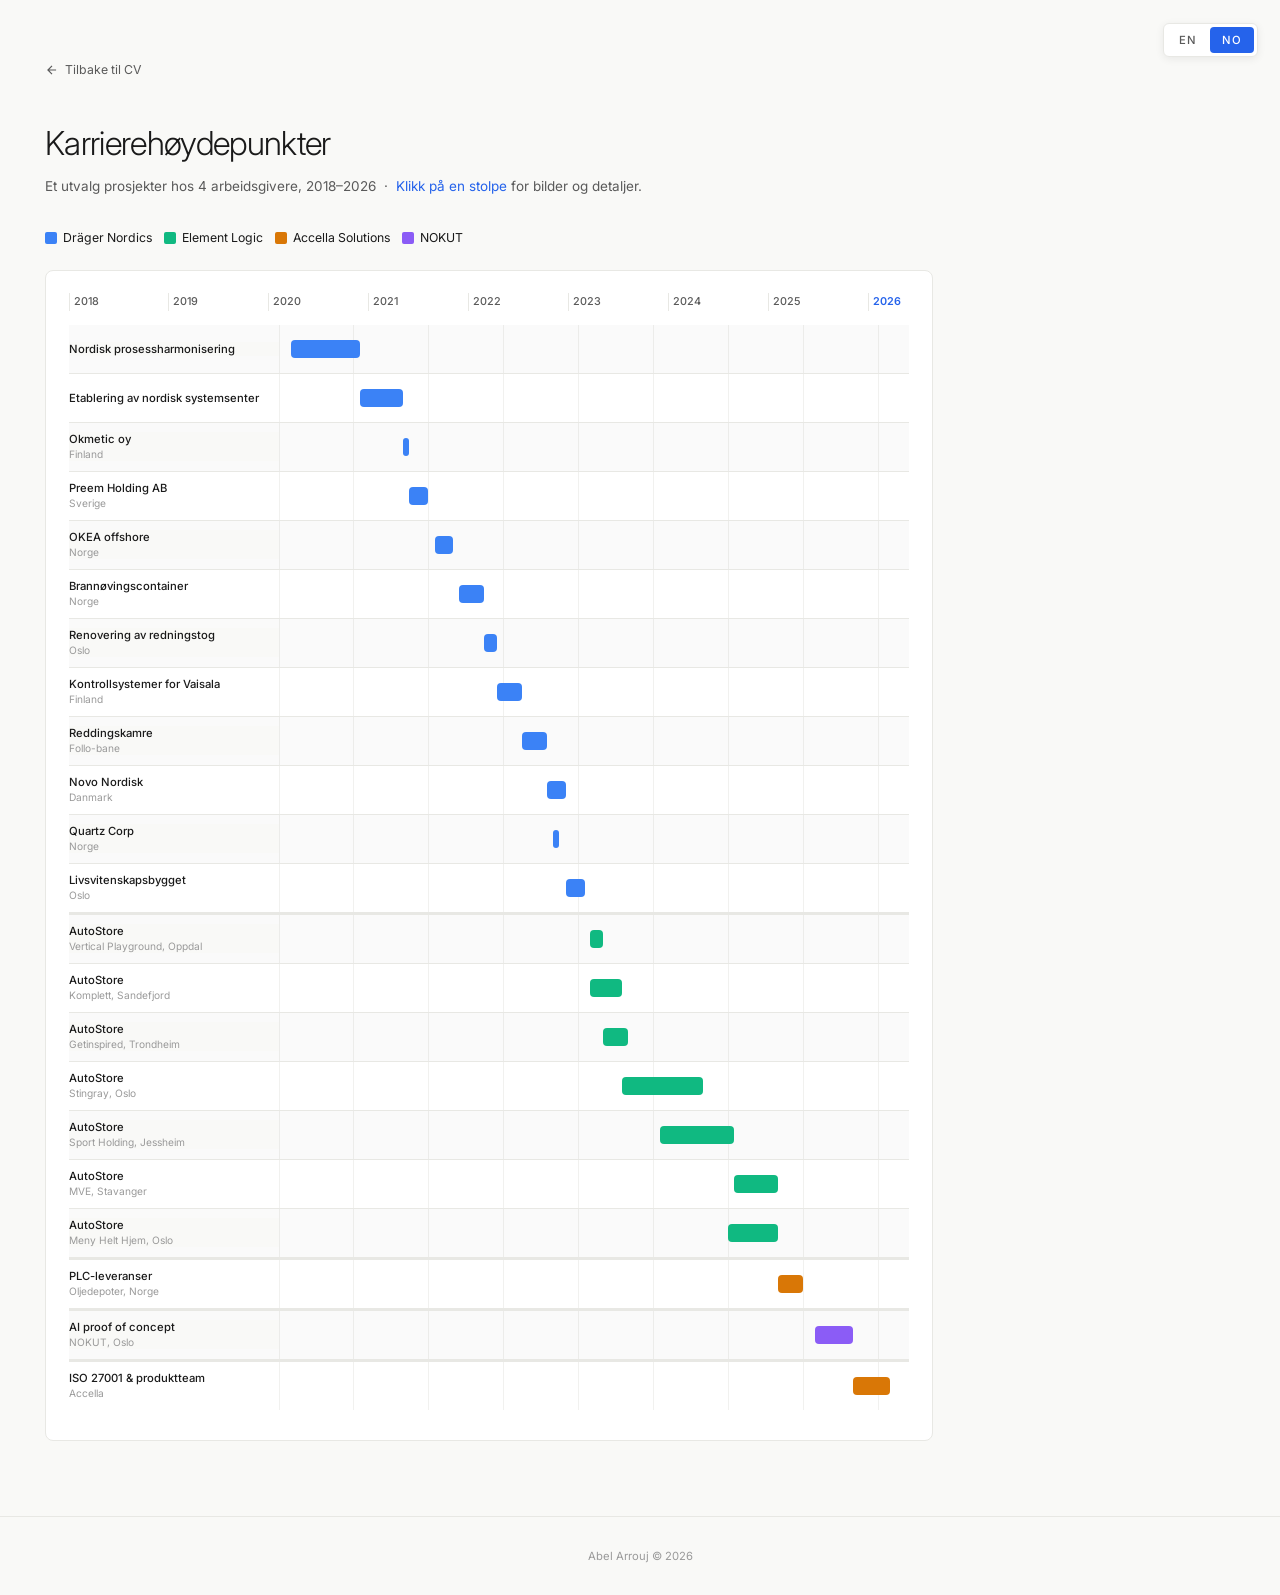
==== career-highlights-no.html @ 9c44a349 "Initial commit — Abel Arrouj CV website Static CV site with EN/NO versions, career highlights Gantt " ====
<!DOCTYPE html>
<html lang="no">
<head>
  <meta charset="UTF-8" />
  <meta name="viewport" content="width=device-width, initial-scale=1.0" />
  <title>Karrierehøydepunkter — Abel Arrouj</title>
  <link rel="preconnect" href="https://fonts.googleapis.com" />
  <link rel="preconnect" href="https://fonts.gstatic.com" crossorigin />
  <link href="https://fonts.googleapis.com/css2?family=Inter:wght@300;400;500;600&display=swap" rel="stylesheet" />
  <link rel="stylesheet" href="style.css" />
  <style>
    .gantt-page {
      max-width: 100%;
      margin: 0 auto;
      padding: 4rem 3rem 3rem;
    }
    .back-link {
      display: inline-flex;
      align-items: center;
      gap: 0.4rem;
      font-size: 0.82rem;
      color: var(--text-secondary);
      text-decoration: none;
      margin-bottom: 2.5rem;
      transition: color 0.2s;
    }
    .back-link:hover { color: var(--accent); }
    .page-title {
      font-size: 2.2rem;
      font-weight: 300;
      letter-spacing: -0.02em;
      color: var(--text-primary);
      margin-bottom: 0.4rem;
    }
    .page-subtitle {
      font-size: 0.9rem;
      color: var(--text-secondary);
      margin-bottom: 2rem;
    }
    .legend {
      display: flex;
      flex-wrap: wrap;
      gap: 0.8rem;
      margin-bottom: 1.5rem;
    }
    .legend-item {
      display: flex;
      align-items: center;
      gap: 0.4rem;
      font-size: 0.82rem;
      color: var(--text-primary);
    }
    .legend-dot {
      width: 12px;
      height: 12px;
      border-radius: 2px;
      flex-shrink: 0;
    }
    .gantt-layout {
      display: flex;
      gap: 1.5rem;
      align-items: flex-start;
    }
    .gantt-wrapper {
      flex: 1;
      min-width: 0;
      overflow-x: auto;
      background: var(--surface);
      border: 1px solid var(--border);
      border-radius: var(--radius);
      padding: 1.5rem 1.5rem 2rem;
    }
    .gantt-inner {
      min-width: 700px;
      position: relative;
    }
    .gantt-axis {
      position: relative;
      height: 24px;
      margin-bottom: 0.5rem;
      padding-left: 210px;
    }
    .gantt-year-label {
      position: absolute;
      font-size: 0.72rem;
      font-weight: 500;
      color: var(--text-secondary);
      border-left: 1px solid var(--border);
      padding-left: 4px;
    }
    .gantt-year-label.current-year {
      color: var(--accent);
      font-weight: 600;
    }
    .gantt-grid-lines {
      position: absolute;
      top: 0;
      left: 210px;
      right: 0;
      bottom: 0;
      pointer-events: none;
    }
    .gantt-grid-line {
      position: absolute;
      top: 0;
      bottom: 0;
      width: 1px;
      background: var(--border);
      opacity: 0.6;
    }
    .gantt-rows { position: relative; }
    .gantt-row {
      display: flex;
      align-items: center;
      min-height: 48px;
      border-bottom: 1px solid var(--border);
      position: relative;
      transition: background 0.15s;
    }
    .gantt-row:last-child { border-bottom: none; }
    .gantt-row:nth-child(even) { background: rgba(0,0,0,0.018); }
    .gantt-row.active { background: var(--accent-light) !important; }
    .gantt-row.active .gantt-row-label-main { color: var(--text-primary); font-weight: 500; }
    .gantt-row.group-start { border-top: 2px solid var(--border); }
    .gantt-row-label {
      width: 210px;
      flex-shrink: 0;
      padding-right: 1rem;
      position: sticky;
      left: 0;
      z-index: 2;
      background: inherit;
    }
    .gantt-row:nth-child(even) .gantt-row-label { background: rgba(249,249,247,0.98); }
    .gantt-row.active .gantt-row-label { background: var(--accent-light); }
    .gantt-row-label-main {
      display: block;
      font-size: 0.75rem;
      font-weight: 500;
      color: var(--text-primary);
      line-height: 1.3;
    }
    .gantt-row-label-sub {
      display: block;
      font-size: 0.68rem;
      color: var(--text-muted);
      line-height: 1.3;
      margin-top: 1px;
    }
    .gantt-bar-area {
      flex: 1;
      position: relative;
      height: 48px;
    }
    @keyframes bar-breathe {
      0%   { box-shadow: none; }
      50%  { box-shadow: 0 0 0 2px rgba(255,255,255,0.8), 0 0 0 4px rgba(0,0,0,0.2); }
      100% { box-shadow: none; }
    }
    .gantt-bar {
      position: absolute;
      top: 50%;
      transform: translateY(-50%);
      height: 18px;
      border-radius: 4px;
      cursor: pointer;
      transition: height 0.15s, box-shadow 0.15s;
      animation: bar-breathe 1.4s ease-in-out 0.8s 2;
    }
    .gantt-bar:hover, .gantt-bar.active {
      height: 22px;
      box-shadow: 0 0 0 2px rgba(255,255,255,0.9), 0 0 0 4px currentColor;
    }
    .bar-drager  { background: #3b82f6; }
    .bar-element { background: #10b981; }
    .bar-accella { background: #d97706; }
    .bar-nokut   { background: #8b5cf6; }
    .gantt-detail {
      width: 280px;
      flex-shrink: 0;
      position: sticky;
      top: 80px;
      background: var(--surface);
      border: 1px solid var(--border);
      border-radius: var(--radius);
      box-shadow: 0 4px 20px rgba(0,0,0,0.09);
      padding: 1.2rem;
      opacity: 0;
      pointer-events: none;
      transition: opacity 0.2s;
      align-self: flex-start;
    }
    .gantt-detail.visible { opacity: 1; pointer-events: auto; }
    .detail-close {
      position: absolute;
      top: 0.6rem;
      right: 0.8rem;
      background: none;
      border: none;
      cursor: pointer;
      font-size: 1.1rem;
      color: var(--text-muted);
      line-height: 1;
      padding: 2px 4px;
    }
    .detail-close:hover { color: var(--text-primary); }
    .detail-title {
      font-size: 0.85rem;
      font-weight: 500;
      color: var(--text-primary);
      margin-bottom: 0.25rem;
      line-height: 1.3;
      padding-right: 1.5rem;
    }
    .detail-date {
      font-size: 0.72rem;
      color: var(--text-muted);
      margin-bottom: 0.8rem;
    }
    .detail-bullets {
      list-style: none;
      padding: 0;
      margin-bottom: 0.8rem;
    }
    .detail-bullets li {
      font-size: 0.78rem;
      color: var(--text-secondary);
      padding-left: 0.9rem;
      position: relative;
      line-height: 1.55;
      margin-bottom: 0.2rem;
    }
    .detail-bullets li::before {
      content: '–';
      position: absolute;
      left: 0;
      color: var(--text-muted);
    }
    .detail-media {
      width: 100%;
      aspect-ratio: 16/9;
      object-fit: cover;
      border-radius: 4px;
      border: 1px solid var(--border);
      margin-bottom: 0.4rem;
      display: block;
    }
    .detail-link {
      display: inline-flex;
      align-items: center;
      gap: 0.3rem;
      font-size: 0.75rem;
      font-weight: 500;
      color: var(--accent);
      background: var(--accent-light);
      padding: 0.3rem 0.65rem;
      border-radius: 4px;
      margin-top: 0.2rem;
      text-decoration: none;
    }
    .detail-link:hover { background: #bfdbfe; }
    .gantt-mobile-list {
      display: none;
      flex-direction: column;
      gap: 0.5rem;
    }
    .mobile-card {
      background: var(--surface);
      border: 1px solid var(--border);
      border-radius: var(--radius);
      border-left-width: 3px;
      overflow: hidden;
    }
    .mobile-card-header {
      display: flex;
      justify-content: space-between;
      align-items: flex-start;
      gap: 0.5rem;
      padding: 0.8rem 1rem;
      cursor: pointer;
      user-select: none;
    }
    .mobile-card-header:hover { background: var(--bg); }
    .mobile-card-title {
      font-size: 0.85rem;
      font-weight: 500;
      color: var(--text-primary);
      line-height: 1.3;
    }
    .mobile-card-date {
      font-size: 0.72rem;
      color: var(--text-muted);
      white-space: nowrap;
      flex-shrink: 0;
    }
    .mobile-card-body {
      display: none;
      padding: 0 1rem 0.8rem;
      border-top: 1px solid var(--border);
    }
    .mobile-card.open .mobile-card-body { display: block; }
    .mobile-card-body ul { list-style: none; padding: 0.6rem 0 0; margin: 0; }
    .mobile-card-body li {
      font-size: 0.8rem;
      color: var(--text-secondary);
      padding-left: 0.9rem;
      position: relative;
      line-height: 1.5;
      margin-bottom: 0.2rem;
    }
    .mobile-card-body li::before { content: '–'; position: absolute; left: 0; color: var(--text-muted); }
    .mobile-card-body img, .mobile-card-body video {
      width: 100%;
      aspect-ratio: 16/9;
      object-fit: cover;
      border-radius: 4px;
      margin-top: 0.6rem;
      border: 1px solid var(--border);
    }
    .mobile-card-body a { display: inline-block; font-size: 0.75rem; color: var(--accent); margin-top: 0.5rem; }
    @media (max-width: 640px) {
      .gantt-layout { display: none; }
      .legend { display: none; }
      .gantt-mobile-list { display: flex; }
      .page-subtitle { margin-bottom: 1.2rem; }
    }
    @media (max-width: 900px) and (min-width: 641px) {
      .gantt-detail { display: none; }
      .gantt-axis { padding-left: 140px; }
      .gantt-grid-lines { left: 140px; }
      .gantt-row-label { width: 140px; }
    }
    @media (max-width: 720px) {
      .gantt-page { padding: 3rem 1rem 2rem; }
      .page-title { font-size: 1.6rem; }
    }
  </style>
</head>
<body>

  <div class="lang-toggle">
    <a href="career-highlights.html" class="lang-btn">EN</a>
    <a href="career-highlights-no.html" class="lang-btn active">NO</a>
  </div>

  <main class="gantt-page">
    <a href="index-no.html" class="back-link">
      <svg width="14" height="14" viewBox="0 0 24 24" fill="none" stroke="currentColor" stroke-width="2"><path d="M19 12H5M12 5l-7 7 7 7"/></svg>
      Tilbake til CV
    </a>

    <h1 class="page-title">Karrierehøydepunkter</h1>
    <p class="page-subtitle">
      Et utvalg prosjekter hos 4 arbeidsgivere, 2018–2026 &nbsp;·&nbsp;
      <span style="color:var(--accent)">Klikk på en stolpe</span> for bilder og detaljer.
    </p>

    <div class="legend">
      <div class="legend-item"><div class="legend-dot bar-drager"></div> Dräger Nordics</div>
      <div class="legend-item"><div class="legend-dot bar-element"></div> Element Logic</div>
      <div class="legend-item"><div class="legend-dot bar-accella"></div> Accella Solutions</div>
      <div class="legend-item"><div class="legend-dot bar-nokut"></div> NOKUT</div>
    </div>

    <div class="gantt-layout">
      <div class="gantt-wrapper">
        <div class="gantt-inner" id="ganttInner">
          <div class="gantt-axis" id="ganttAxis"></div>
          <div class="gantt-rows" id="ganttRows">
            <div class="gantt-grid-lines" id="gridLines"></div>
          </div>
        </div>
      </div>

      <div class="gantt-detail" id="detailPanel">
        <button class="detail-close" id="detailClose">×</button>
        <div class="detail-title" id="dtTitle"></div>
        <div class="detail-date" id="dtDate"></div>
        <ul class="detail-bullets" id="dtBullets"></ul>
        <div id="dtMediaWrap"></div>
      </div>
    </div>

    <div class="gantt-mobile-list" id="mobileList"></div>
  </main>

  <footer class="footer">
    <p>Abel Arrouj &copy; 2026</p>
  </footer>

  <script>
    const projects = [
      {
        label: "Nordisk prosessharmonisering",
        start: "2018-03", end: "2019-02",
        employer: "drager",
        bullets: ["Fasilitere workshops", "Samle, organisere og dele innsikter", "Utarbeide nye prosesser og rulle ut i organisasjonen"],
        media: "pics for portofolio/Nordic process harmonization.jpg"
      },
      {
        label: "Etablering av nordisk systemsenter",
        start: "2019-02", end: "2019-09",
        employer: "drager",
        bullets: ["Fra produksjon i Tyskland og UK til produksjon hjemme i Oslo", "Lokal engineering av Dräger Nordics løsninger", "Lokalt prosjektledelse- og engineeringsystem", "Første prosjektleder + prosjektingeniør"],
        media: "pics for portofolio/Establishment of Nordic system center.jpg"
      },
      {
        label: "Okmetic oy — Finland",
        start: "2019-09", end: "2019-10",
        employer: "drager",
        bullets: ["Design, produksjon og levering av to kontrollenheter og detektorer til et silisiumproduksjonsanlegg"],
        media: "pics for portofolio/Okmetic oy - Finland.jpg"
      },
      {
        label: "Preem Holding AB — Sverige",
        start: "2019-10", end: "2020-01",
        employer: "drager",
        bullets: ["Utskifting av gassdeteksjonssystem for depot, inkl. kontrollenhet og detektorer for hele anlegget"],
        media: "pics for portofolio/Preem holding.jpg"
      },
      {
        label: "OKEA offshore — Norge",
        start: "2020-02", end: "2020-05",
        employer: "drager",
        bullets: ["Levering av trådløst gassdeteksjonssystem til offshore-installasjon i Norge"],
        media: "pics for portofolio/OKEA.jpg"
      },
      {
        label: "Brannøvingscontainer — Norge",
        start: "2020-06", end: "2020-10",
        employer: "drager",
        bullets: ["Levering og idriftsettelse av øvingscontainer for brannvesenet i Nedre Romerike"],
        media: "pics for portofolio/Training container.jpg",
        media2: "pics for portofolio/Training container_2.jpg"
      },
      {
        label: "Renovering av redningstog — Oslo",
        start: "2020-10", end: "2020-12",
        employer: "drager",
        bullets: ["Støtte til Drägers tyske systemsenter ved renovering av redningstog i Oslo-regionen"],
        media: "pics for portofolio/renovation of rescue train.jpg"
      },
      {
        label: "Kontrollsystemer for Vaisala — Finland",
        start: "2020-12", end: "2021-04",
        employer: "drager",
        bullets: ["Design, produksjon og levering av kontrollenheter og detektorer for Vaisala i Finland"],
        media: "pics for portofolio/vaisala.jpg"
      },
      {
        label: "Reddingskamre — Follo-bane",
        start: "2021-04", end: "2021-08",
        employer: "drager",
        bullets: ["Levering og idriftsettelse av flere reddingskamre til ACCIONA"],
        media: "pics for portofolio/Rescure chamber.jpg"
      },
      {
        label: "Novo Nordisk — Danmark",
        start: "2021-08", end: "2021-11",
        employer: "drager",
        bullets: ["Design, produksjon og levering av kontrollenheter og detektorer til medisinproduksjonsanlegg i Danmark"],
        media: "pics for portofolio/novo nordisk.jpg"
      },
      {
        label: "Quartz Corp — Norge",
        start: "2021-09", end: "2021-10",
        employer: "drager",
        bullets: ["Utskifting og oppgradering av gassdeteksjonssystem og detektorer for store deler av produksjonsanlegget"],
        media: "pics for portofolio/Offshore NOV.jpg"
      },
      {
        label: "Livsvitenskapsbygget — Oslo",
        start: "2021-11", end: "2022-02",
        employer: "drager",
        bullets: ["Prosjekteringsbistand for en helhetlig gassdeteksjonsløsning for hele bygget"],
        media: "pics for portofolio/univ i oslo.jpg"
      },
      {
        label: "AutoStore — Vertical Playground, Oppdal",
        start: "2022-03", end: "2022-05",
        employer: "element",
        bullets: ["AutoStore-utvidelse for Vertical Playground"],
        media: "pics for portofolio/Vertical play ground oppdal.jpg"
      },
      {
        label: "AutoStore — Komplett, Sandefjord",
        start: "2022-03", end: "2022-08",
        employer: "element",
        bullets: ["AutoStore-utvidelse — Sandefjord"],
        media: "pics for portofolio/Komplett.no.jpg"
      },
      {
        label: "AutoStore — Getinspired, Trondheim",
        start: "2022-05", end: "2022-09",
        employer: "element",
        bullets: ["AutoStore-utvidelse for Getinspired — Trondheim"],
        media: "pics for portofolio/getispired.jpg"
      },
      {
        label: "AutoStore — Stingray, Oslo",
        start: "2022-08", end: "2023-09",
        employer: "element",
        bullets: ["AutoStore-levering for Stingray — Oslo"],
        media: "pics for portofolio/stingray.jpg"
      },
      {
        label: "AutoStore — Sport Holding, Jessheim",
        start: "2023-02", end: "2024-02",
        employer: "element",
        bullets: ["Norges største AutoStore-installasjon etter XXL"],
        media: "pics for portofolio/Sportholding.jpg",
        media2: "pics for portofolio/sport holding 2.mp4",
        link: "https://www.mtlogistikk.no/fabritius-logistikkeiendom-oslo-logistikkpark-gardermoen/sport-holding-blir-forste-innflytter-i-oslo-logistikkpark-gardermoen/610659"
      },
      {
        label: "AutoStore — MVE, Stavanger",
        start: "2024-02", end: "2024-09",
        employer: "element",
        bullets: ["Norges første AutoStore med både romtempererte og kjølte soner"],
        media: "pics for portofolio/MVE.jpg",
        link: "https://www.mtlogistikk.no/automasjon-autostore-element-logic/vil-knuse-plukkrekorder-med-ny-autostore-losning/895375"
      },
      {
        label: "AutoStore — Meny Helt Hjem, Oslo",
        start: "2024-01", end: "2024-09",
        employer: "element",
        bullets: ["Stor AutoStore-installasjon for Meny — Norges første AutoStore for e-dagligvare"],
        media: "pics for portofolio/Meny.jpg",
        link: "https://www.elementlogic.net/news/launching-the-first-egrocery-with-autostore-in-norway/"
      },
      {
        label: "PLC-leveranser — Oljedepoter, Norge",
        start: "2024-09", end: "2025-01",
        employer: "accella",
        bullets: ["Flere PLC-leveranser til klassifiserte kunder i Norge"]
      },
      {
        label: "AI proof of concept — NOKUT, Oslo",
        start: "2025-03", end: "2025-09",
        employer: "nokut",
        bullets: ["Modulært system for AI-basert saksbehandling med RAG-teknologi", "Vektorbibliotek bygget på historiske menneskelige vurderinger", "Bygget på Azure — hvilket som helst AI-modell kan kobles til", "GDPR-samsvar: ROS-, DPIA- og LIA-analyser"]
      },
      {
        label: "ISO 27001 & produktteam — Accella",
        start: "2025-09", end: "2026-03",
        employer: "accella",
        bullets: ["IT-sikkerhetsrevisjon og implementering av ISO 27001-tiltak i forberedelse til sertifisering", "Bygge et utviklingsteam og bærekraftige produktutviklingsprosesser"]
      }
    ];

    const CHART_START = new Date("2018-01-01");
    const CHART_END   = new Date("2026-06-01");
    const totalMs     = CHART_END - CHART_START;
    const colorMap    = { drager: "bar-drager", element: "bar-element", accella: "bar-accella", nokut: "bar-nokut" };
    const colorHex    = { drager: "#3b82f6", element: "#10b981", accella: "#d97706", nokut: "#8b5cf6" };

    function dateToPercent(dateStr) {
      const [y, m] = dateStr.split("-").map(Number);
      return Math.max(0, Math.min(100, (new Date(y, m - 1, 1) - CHART_START) / totalMs * 100));
    }

    const axis = document.getElementById("ganttAxis");
    const gridLinesEl = document.getElementById("gridLines");
    for (let y = 2018; y <= 2026; y++) {
      const pct = dateToPercent(`${y}-01`);
      const span = document.createElement("span");
      span.className = "gantt-year-label" + (y === 2026 ? " current-year" : "");
      span.textContent = y;
      span.style.left = pct + "%";
      axis.appendChild(span);
      const line = document.createElement("div");
      line.className = "gantt-grid-line";
      line.style.left = pct + "%";
      gridLinesEl.appendChild(line);
    }

    const rowsEl = document.getElementById("ganttRows");
    let activeIdx = null;

    projects.forEach((p, i) => {
      const left  = dateToPercent(p.start);
      const width = Math.max(dateToPercent(p.end) - left, 0.8);

      const row = document.createElement("div");
      row.className = "gantt-row";
      if (i > 0 && p.employer !== projects[i - 1].employer) row.classList.add("group-start");

      const lbl = document.createElement("div");
      lbl.className = "gantt-row-label";
      const parts = p.label.split(" — ");
      const main = document.createElement("span");
      main.className = "gantt-row-label-main";
      main.textContent = parts[0];
      lbl.appendChild(main);
      if (parts.length > 1) {
        const sub = document.createElement("span");
        sub.className = "gantt-row-label-sub";
        sub.textContent = parts.slice(1).join(" — ");
        lbl.appendChild(sub);
      }

      const barArea = document.createElement("div");
      barArea.className = "gantt-bar-area";
      const bar = document.createElement("div");
      bar.className = `gantt-bar ${colorMap[p.employer]}`;
      bar.style.left  = left + "%";
      bar.style.width = width + "%";

      barArea.appendChild(bar);
      row.appendChild(lbl);
      row.appendChild(barArea);
      rowsEl.appendChild(row);

      bar.addEventListener("click", () => toggleDetail(i, row, bar));
    });

    const panel    = document.getElementById("detailPanel");
    const dtTitle  = document.getElementById("dtTitle");
    const dtDate   = document.getElementById("dtDate");
    const dtBullets= document.getElementById("dtBullets");
    const dtMedia  = document.getElementById("dtMediaWrap");

    document.getElementById("detailClose").addEventListener("click", closeDetail);

    function toggleDetail(i, row, bar) {
      if (activeIdx === i) { closeDetail(); return; }
      closeDetail();
      activeIdx = i;
      const p = projects[i];
      row.classList.add("active");
      bar.classList.add("active");
      dtTitle.textContent = p.label;
      dtDate.textContent  = `${p.start.replace("-","/")} — ${p.end.replace("-","/")}`;
      dtBullets.innerHTML = "";
      (p.bullets || []).forEach(b => {
        const li = document.createElement("li");
        li.textContent = b;
        dtBullets.appendChild(li);
      });
      dtMedia.innerHTML = "";
      if (p.media) appendMedia(dtMedia, p.media, p.label);
      if (p.media2) appendMedia(dtMedia, p.media2, p.label + " 2");
      if (p.link) {
        const a = document.createElement("a");
        a.href = p.link; a.target = "_blank"; a.rel = "noopener";
        a.className = "detail-link";
        a.textContent = "Les mer ↗";
        dtMedia.appendChild(a);
      }
      panel.classList.add("visible");
      panel._activeRow = row;
      panel._activeBar = bar;
    }

    function closeDetail() {
      if (panel._activeRow) panel._activeRow.classList.remove("active");
      if (panel._activeBar) panel._activeBar.classList.remove("active");
      panel.classList.remove("visible");
      panel._activeRow = null;
      panel._activeBar = null;
      activeIdx = null;
    }

    function appendMedia(container, src, alt) {
      if (src.endsWith(".mp4") || src.endsWith(".webm")) {
        const v = document.createElement("video");
        v.src = src; v.className = "detail-media";
        v.autoplay = true; v.muted = true; v.loop = true; v.playsInline = true;
        container.appendChild(v);
      } else {
        const img = document.createElement("img");
        img.src = src; img.className = "detail-media"; img.alt = alt;
        container.appendChild(img);
      }
    }

    const mobileList = document.getElementById("mobileList");
    projects.forEach((p, i) => {
      const card = document.createElement("div");
      card.className = "mobile-card";
      card.style.borderLeftColor = colorHex[p.employer];
      const header = document.createElement("div");
      header.className = "mobile-card-header";
      header.innerHTML = `<span class="mobile-card-title">${p.label}</span><span class="mobile-card-date">${p.start.replace("-","/")} — ${p.end.replace("-","/")}</span>`;
      const body = document.createElement("div");
      body.className = "mobile-card-body";
      const ul = document.createElement("ul");
      (p.bullets || []).forEach(b => { const li = document.createElement("li"); li.textContent = b; ul.appendChild(li); });
      body.appendChild(ul);
      if (p.media) appendMobileMedia(body, p.media);
      if (p.media2) appendMobileMedia(body, p.media2);
      if (p.link) {
        const a = document.createElement("a");
        a.href = p.link; a.target = "_blank"; a.rel = "noopener"; a.textContent = "Les mer ↗";
        body.appendChild(a);
      }
      header.addEventListener("click", () => card.classList.toggle("open"));
      card.appendChild(header);
      card.appendChild(body);
      mobileList.appendChild(card);
    });

    function appendMobileMedia(container, src) {
      if (src.endsWith(".mp4") || src.endsWith(".webm")) {
        const v = document.createElement("video");
        v.src = src; v.muted = true; v.loop = true; v.playsInline = true; v.controls = true;
        container.appendChild(v);
      } else {
        const img = document.createElement("img"); img.src = src; img.alt = "";
        container.appendChild(img);
      }
    }
  </script>

</body>
</html>
---- style.css ----
/* ===========================
   RESET & BASE
   =========================== */
*, *::before, *::after {
  box-sizing: border-box;
  margin: 0;
  padding: 0;
}

:root {
  --bg: #f9f9f7;
  --surface: #ffffff;
  --text-primary: #1a1a1a;
  --text-secondary: #5a5a5a;
  --text-muted: #9a9a9a;
  --accent: #2563eb;
  --accent-light: #dbeafe;
  --border: #e8e8e4;
  --radius: 8px;
  --font: 'Inter', system-ui, -apple-system, sans-serif;
}

html {
  font-size: 15px;
  scroll-behavior: smooth;
}

body {
  font-family: var(--font);
  background: var(--bg);
  color: var(--text-primary);
  line-height: 1.6;
  min-height: 100vh;
}

/* ===========================
   LANGUAGE TOGGLE
   =========================== */
.lang-toggle {
  position: fixed;
  top: 1.5rem;
  right: 1.5rem;
  display: flex;
  gap: 2px;
  background: var(--surface);
  border: 1px solid var(--border);
  border-radius: 6px;
  padding: 3px;
  z-index: 100;
  box-shadow: 0 2px 8px rgba(0,0,0,0.07);
}

.lang-btn {
  padding: 4px 12px;
  border-radius: 4px;
  font-size: 0.75rem;
  font-weight: 500;
  letter-spacing: 0.05em;
  text-decoration: none;
  color: var(--text-secondary);
  transition: all 0.2s;
}

.lang-btn:hover {
  color: var(--text-primary);
  background: var(--bg);
}

.lang-btn.active {
  background: var(--accent);
  color: #fff;
}

/* ===========================
   LAYOUT
   =========================== */
.container {
  max-width: 960px;
  margin: 0 auto;
  padding: 4rem 2rem 2rem;
}

.grid-layout {
  display: grid;
  grid-template-columns: 1fr 300px;
  gap: 3rem;
  align-items: start;
}

/* ===========================
   HEADER
   =========================== */
.header {
  margin-bottom: 2.5rem;
}

.header-name {
  display: flex;
  align-items: center;
  gap: 1.5rem;
}

.profile-photo {
  width: 90px;
  height: 90px;
  border-radius: 50%;
  object-fit: cover;
  object-position: center top;
  border: 2px solid var(--border);
  flex-shrink: 0;
}

.header-name h1 {
  font-size: 2.8rem;
  font-weight: 300;
  letter-spacing: -0.02em;
  color: var(--text-primary);
  line-height: 1.1;
}

.header-title {
  font-size: 1rem;
  font-weight: 400;
  color: var(--text-secondary);
  margin-top: 0.4rem;
  letter-spacing: 0.01em;
}

.header-meta {
  display: flex;
  flex-wrap: wrap;
  gap: 1rem 2rem;
  margin-top: 1.2rem;
}

.meta-item {
  display: flex;
  align-items: center;
  gap: 0.4rem;
  font-size: 0.85rem;
  color: var(--text-secondary);
  text-decoration: none;
  transition: color 0.2s;
}

.meta-item:hover {
  color: var(--accent);
}

.meta-item svg {
  width: 14px;
  height: 14px;
  flex-shrink: 0;
  opacity: 0.7;
}

/* ===========================
   DIVIDER
   =========================== */
.divider {
  height: 1px;
  background: var(--border);
  margin-bottom: 2.5rem;
}

/* ===========================
   SECTIONS
   =========================== */
.section {
  margin-bottom: 2.5rem;
}

.section-title {
  font-size: 0.7rem;
  font-weight: 600;
  letter-spacing: 0.12em;
  text-transform: uppercase;
  color: var(--text-muted);
  margin-bottom: 1.2rem;
  padding-bottom: 0.5rem;
  border-bottom: 1px solid var(--border);
}

/* ===========================
   ABOUT
   =========================== */
.about-text {
  font-size: 0.9rem;
  color: var(--text-secondary);
  line-height: 1.75;
  margin-bottom: 0.8rem;
}

.about-text:last-child {
  margin-bottom: 0;
}

/* ===========================
   EXPERIENCE
   =========================== */
.job {
  margin-bottom: 1.8rem;
  padding-bottom: 1.8rem;
  border-bottom: 1px solid var(--border);
}

.job:last-child {
  border-bottom: none;
  padding-bottom: 0;
  margin-bottom: 0;
}

.job-header {
  display: flex;
  justify-content: space-between;
  align-items: flex-start;
  gap: 1rem;
  margin-bottom: 0.7rem;
}

.job-title {
  font-size: 0.95rem;
  font-weight: 500;
  color: var(--text-primary);
  line-height: 1.3;
}

.job-company {
  display: block;
  font-size: 0.82rem;
  color: var(--accent);
  font-weight: 400;
  margin-top: 0.2rem;
}

.job-meta {
  display: flex;
  flex-direction: column;
  align-items: flex-end;
  gap: 0.15rem;
  flex-shrink: 0;
}

.job-date, .job-location {
  font-size: 0.78rem;
  color: var(--text-muted);
  white-space: nowrap;
}

.job-bullets {
  list-style: none;
  padding: 0;
}

.job-bullets li {
  font-size: 0.85rem;
  color: var(--text-secondary);
  padding: 0.2rem 0 0.2rem 1rem;
  position: relative;
  line-height: 1.6;
}

.job-bullets li::before {
  content: '–';
  position: absolute;
  left: 0;
  color: var(--text-muted);
}

/* ===========================
   EDUCATION
   =========================== */
.edu-item {
  margin-bottom: 1.2rem;
  padding-bottom: 1.2rem;
  border-bottom: 1px solid var(--border);
}

.edu-item:last-child {
  border-bottom: none;
  margin-bottom: 0;
  padding-bottom: 0;
}

.edu-header {
  display: flex;
  justify-content: space-between;
  align-items: flex-start;
  gap: 1rem;
}

.edu-degree {
  font-size: 0.9rem;
  font-weight: 500;
  color: var(--text-primary);
}

.edu-school {
  display: block;
  font-size: 0.8rem;
  color: var(--accent);
  margin-top: 0.15rem;
}

.edu-date {
  font-size: 0.78rem;
  color: var(--text-muted);
  white-space: nowrap;
  flex-shrink: 0;
}

.edu-thesis {
  font-size: 0.82rem;
  color: var(--text-secondary);
  font-style: italic;
  margin-top: 0.5rem;
  margin-bottom: 0.5rem;
}

.edu-courses {
  list-style: none;
  margin-top: 0.4rem;
  display: flex;
  flex-direction: column;
  gap: 0.25rem;
}

.edu-courses li {
  font-size: 0.8rem;
  color: var(--text-secondary);
  padding-left: 0.5rem;
  line-height: 1.5;
}

.course-code {
  font-size: 0.72rem;
  color: var(--text-muted);
  font-family: monospace;
  margin-right: 0.4rem;
  letter-spacing: 0.02em;
}

/* ===========================
   LANGUAGES
   =========================== */
.lang-list {
  display: flex;
  flex-direction: column;
  gap: 0.9rem;
}

.lang-item {
  display: flex;
  flex-direction: column;
  gap: 0.3rem;
}

.lang-name {
  font-size: 0.85rem;
  font-weight: 500;
  color: var(--text-primary);
}

.lang-level {
  font-size: 0.75rem;
  color: var(--text-muted);
}

.lang-bar {
  height: 2px;
  background: var(--border);
  border-radius: 2px;
  overflow: hidden;
}

.lang-fill {
  height: 100%;
  background: var(--accent);
  border-radius: 2px;
  transition: width 0.6s ease;
}

/* ===========================
   SKILLS
   =========================== */
.skills-grid {
  display: flex;
  flex-wrap: wrap;
  gap: 0.4rem;
}

.skill-tag {
  font-size: 0.75rem;
  padding: 0.25rem 0.65rem;
  border-radius: 4px;
  background: var(--bg);
  border: 1px solid var(--border);
  color: var(--text-secondary);
  font-weight: 400;
  transition: all 0.2s;
}

.skill-tag:hover {
  border-color: var(--accent);
  color: var(--accent);
  background: var(--accent-light);
}

/* ===========================
   CERTIFICATIONS
   =========================== */
.cert-list {
  list-style: none;
  display: flex;
  flex-direction: column;
  gap: 0.6rem;
}

.cert-list li {
  font-size: 0.82rem;
  color: var(--text-secondary);
  padding-left: 1rem;
  position: relative;
  line-height: 1.5;
}

.cert-list li::before {
  content: '·';
  position: absolute;
  left: 0;
  color: var(--accent);
  font-weight: 700;
  font-size: 1rem;
  line-height: 1.3;
}

/* ===========================
   INTERESTS
   =========================== */
.interests {
  display: flex;
  flex-wrap: wrap;
  gap: 0.5rem;
}

.interest-item {
  font-size: 0.82rem;
  color: var(--text-secondary);
  padding: 0.3rem 0.7rem;
  border-radius: 4px;
  background: var(--bg);
  border: 1px solid var(--border);
}

/* ===========================
   PORTFOLIO
   =========================== */
.portfolio-link {
  font-size: 0.85rem;
  color: var(--accent);
  text-decoration: none;
  border-bottom: 1px solid var(--accent-light);
  transition: border-color 0.2s;
}

.portfolio-link:hover {
  border-color: var(--accent);
}

/* ===========================
   FOOTER
   =========================== */
.footer {
  text-align: center;
  padding: 2rem;
  font-size: 0.75rem;
  color: var(--text-muted);
  border-top: 1px solid var(--border);
  margin-top: 2rem;
}

/* ===========================
   RESPONSIVE
   =========================== */
@media (max-width: 720px) {
  html {
    font-size: 14px;
  }

  .container {
    padding: 3.5rem 1.25rem 1.5rem;
  }

  .grid-layout {
    grid-template-columns: 1fr;
    gap: 0;
  }

  .header-name h1 {
    font-size: 2rem;
  }

  .header-meta {
    gap: 0.6rem 1.2rem;
  }

  .job-header {
    flex-direction: column;
    gap: 0.3rem;
  }

  .job-meta {
    align-items: flex-start;
    flex-direction: row;
    gap: 0.5rem;
  }

  .edu-header {
    flex-direction: column;
    gap: 0.3rem;
  }

  .lang-toggle {
    top: 1rem;
    right: 1rem;
  }
}

@media print {
  body {
    background: #fff;
    font-size: 11pt;
  }

  .lang-toggle {
    display: none;
  }

  .container {
    padding: 1rem;
  }

  .job, .edu-item {
    page-break-inside: avoid;
  }
}
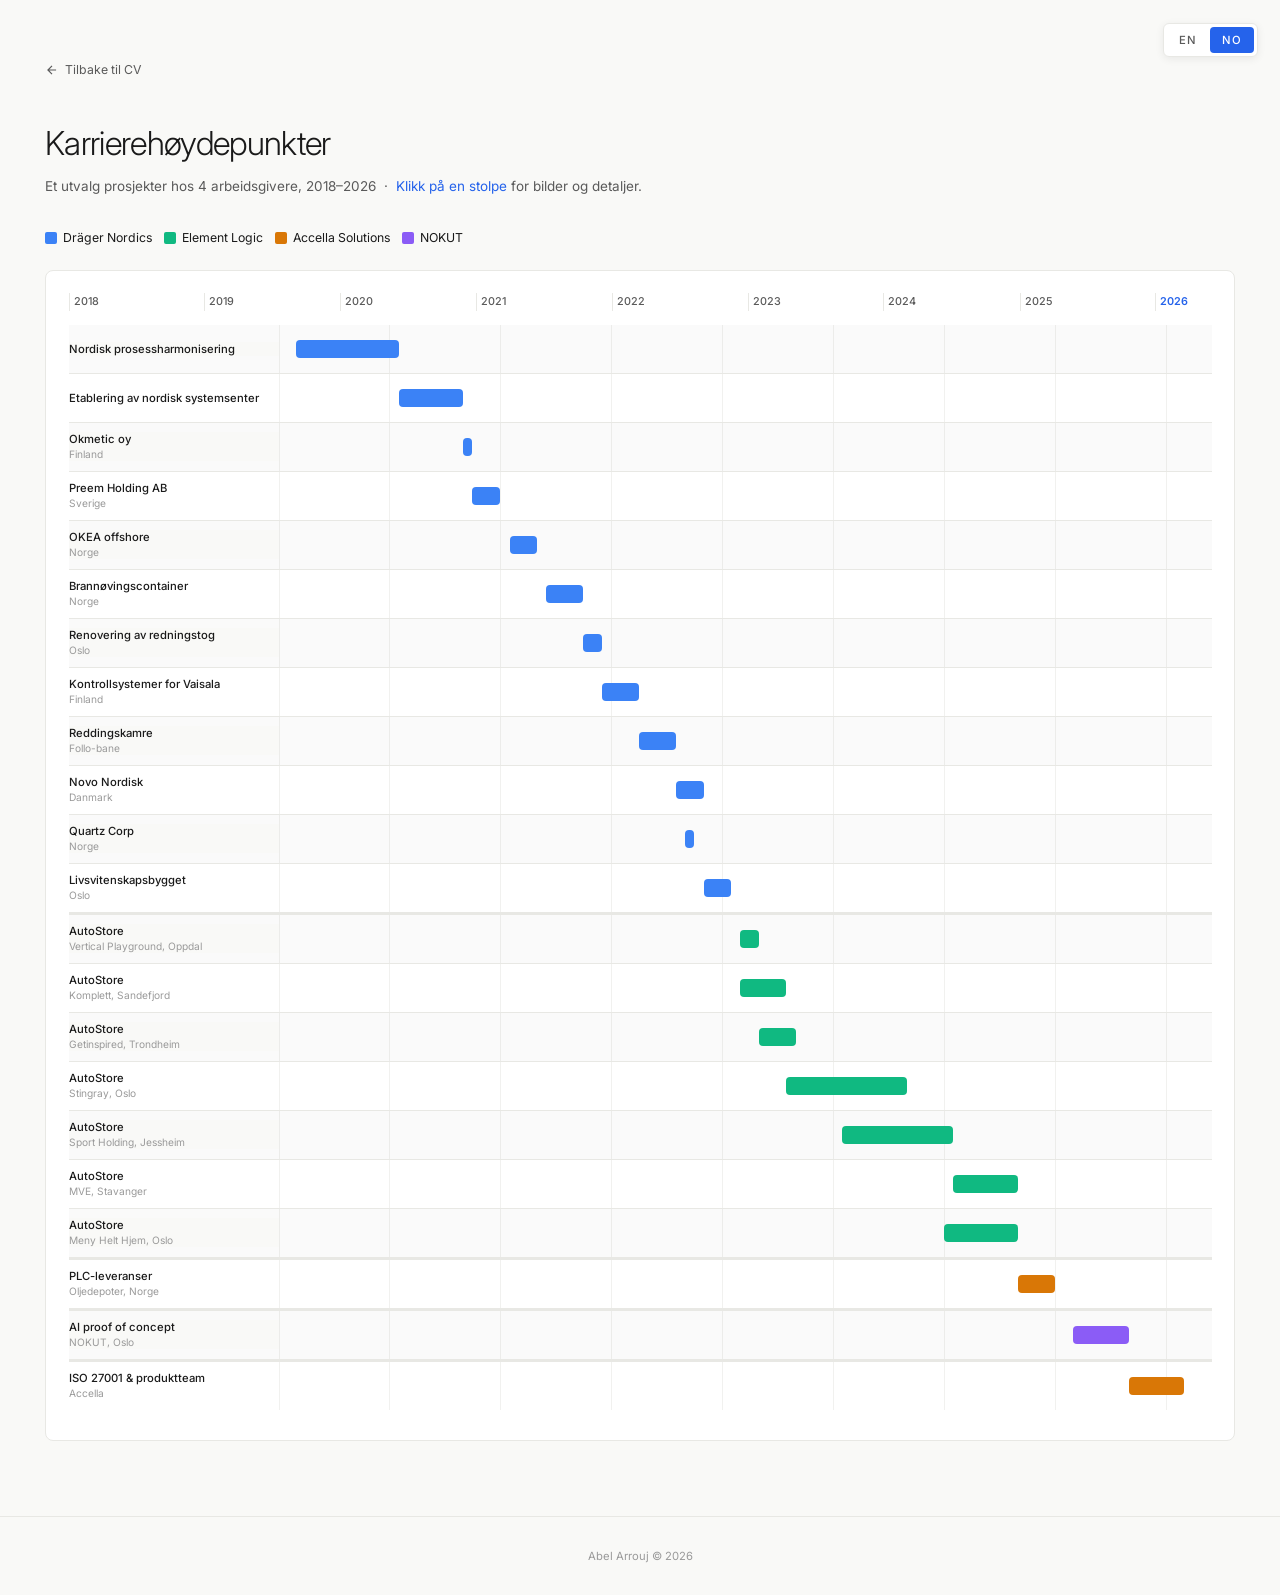
==== commit c98d3b16: "Convert career highlights popup to centered overlay modal Replaces the side panel with a fixed-posit" ====
--- a/career-highlights-no.html
+++ b/career-highlights-no.html
@@ -175,22 +175,34 @@
     .bar-element { background: #10b981; }
     .bar-accella { background: #d97706; }
     .bar-nokut   { background: #8b5cf6; }
+    /* ── Overlay backdrop ── */
+    .gantt-overlay {
+      display: none;
+      position: fixed;
+      inset: 0;
+      background: rgba(0,0,0,0.35);
+      z-index: 200;
+      align-items: center;
+      justify-content: center;
+    }
+    .gantt-overlay.visible {
+      display: flex;
+    }
+
+    /* ── Detail panel (centred popup) ── */
     .gantt-detail {
-      width: 280px;
-      flex-shrink: 0;
-      position: sticky;
-      top: 80px;
+      position: relative;
+      width: 520px;
+      max-width: 92vw;
+      max-height: 85vh;
+      overflow-y: auto;
       background: var(--surface);
       border: 1px solid var(--border);
       border-radius: var(--radius);
-      box-shadow: 0 4px 20px rgba(0,0,0,0.09);
-      padding: 1.2rem;
-      opacity: 0;
-      pointer-events: none;
-      transition: opacity 0.2s;
-      align-self: flex-start;
-    }
-    .gantt-detail.visible { opacity: 1; pointer-events: auto; }
+      box-shadow: 0 16px 48px rgba(0,0,0,0.22);
+      padding: 1.8rem;
+      z-index: 201;
+    }
     .detail-close {
       position: absolute;
       top: 0.6rem;
@@ -325,7 +337,6 @@
       .page-subtitle { margin-bottom: 1.2rem; }
     }
     @media (max-width: 900px) and (min-width: 641px) {
-      .gantt-detail { display: none; }
       .gantt-axis { padding-left: 140px; }
       .gantt-grid-lines { left: 140px; }
       .gantt-row-label { width: 140px; }
@@ -362,6 +373,7 @@
       <div class="legend-item"><div class="legend-dot bar-nokut"></div> NOKUT</div>
     </div>
 
+    <!-- Desktop: Gantt -->
     <div class="gantt-layout">
       <div class="gantt-wrapper">
         <div class="gantt-inner" id="ganttInner">
@@ -371,7 +383,10 @@
           </div>
         </div>
       </div>
-
+    </div>
+
+    <!-- Overlay modal -->
+    <div class="gantt-overlay" id="ganttOverlay">
       <div class="gantt-detail" id="detailPanel">
         <button class="detail-close" id="detailClose">×</button>
         <div class="detail-title" id="dtTitle"></div>
@@ -614,6 +629,7 @@
       bar.addEventListener("click", () => toggleDetail(i, row, bar));
     });
 
+    const overlay  = document.getElementById("ganttOverlay");
     const panel    = document.getElementById("detailPanel");
     const dtTitle  = document.getElementById("dtTitle");
     const dtDate   = document.getElementById("dtDate");
@@ -621,6 +637,7 @@
     const dtMedia  = document.getElementById("dtMediaWrap");
 
     document.getElementById("detailClose").addEventListener("click", closeDetail);
+    overlay.addEventListener("click", (e) => { if (e.target === overlay) closeDetail(); });
 
     function toggleDetail(i, row, bar) {
       if (activeIdx === i) { closeDetail(); return; }
@@ -647,17 +664,17 @@
         a.textContent = "Les mer ↗";
         dtMedia.appendChild(a);
       }
-      panel.classList.add("visible");
-      panel._activeRow = row;
-      panel._activeBar = bar;
+      overlay.classList.add("visible");
+      overlay._activeRow = row;
+      overlay._activeBar = bar;
     }
 
     function closeDetail() {
-      if (panel._activeRow) panel._activeRow.classList.remove("active");
-      if (panel._activeBar) panel._activeBar.classList.remove("active");
-      panel.classList.remove("visible");
-      panel._activeRow = null;
-      panel._activeBar = null;
+      if (overlay._activeRow) overlay._activeRow.classList.remove("active");
+      if (overlay._activeBar) overlay._activeBar.classList.remove("active");
+      overlay.classList.remove("visible");
+      overlay._activeRow = null;
+      overlay._activeBar = null;
       activeIdx = null;
     }
 
--- a/style.css
+++ b/style.css
@@ -218,6 +218,12 @@
   margin-bottom: 0.7rem;
 }
 
+.job-header-left {
+  display: flex;
+  flex-direction: column;
+  gap: 0.15rem;
+}
+
 .job-title {
   font-size: 0.95rem;
   font-weight: 500;
@@ -244,7 +250,6 @@
 .job-date, .job-location {
   font-size: 0.78rem;
   color: var(--text-muted);
-  white-space: nowrap;
 }
 
 .job-bullets {
@@ -453,6 +458,66 @@
 }
 
 /* ===========================
+   LOGOS
+   =========================== */
+.company-logo {
+  height: 44px;
+  width: auto;
+  max-width: 160px;
+  object-fit: contain;
+  opacity: 0.85;
+  display: block;
+  margin-top: 0.3rem;
+}
+
+.edu-logo {
+  height: 30px;
+  width: auto;
+  max-width: 160px;
+  object-fit: contain;
+  opacity: 0.85;
+}
+
+.cert-logo {
+  height: 36px;
+  width: auto;
+  max-width: 130px;
+  object-fit: contain;
+  opacity: 0.85;
+  display: block;
+  flex-shrink: 0;
+}
+
+
+/* Element Logic logo has lots of whitespace — scale it up */
+img[alt="Element Logic"] {
+  height: 64px;
+  max-width: 200px;
+}
+
+/* Hero Tolk is very wide — constrain width, let height follow */
+img[alt="Hero Tolk"] {
+  height: auto;
+  width: 100px;
+  max-width: 200px;
+}
+
+/* UiS logo is tall/portrait — cap height */
+img[alt="University of Stavanger"],
+img[alt="Universitetet i Stavanger"] {
+  height: 70px;
+  width: auto;
+  max-width: 100px;
+}
+
+/* OsloMet logo is very large — cap it */
+img[alt="OsloMet"] {
+  height: 70px;
+  width: auto;
+  max-width: 120px;
+}
+
+/* ===========================
    PORTFOLIO
    =========================== */
 .portfolio-link {
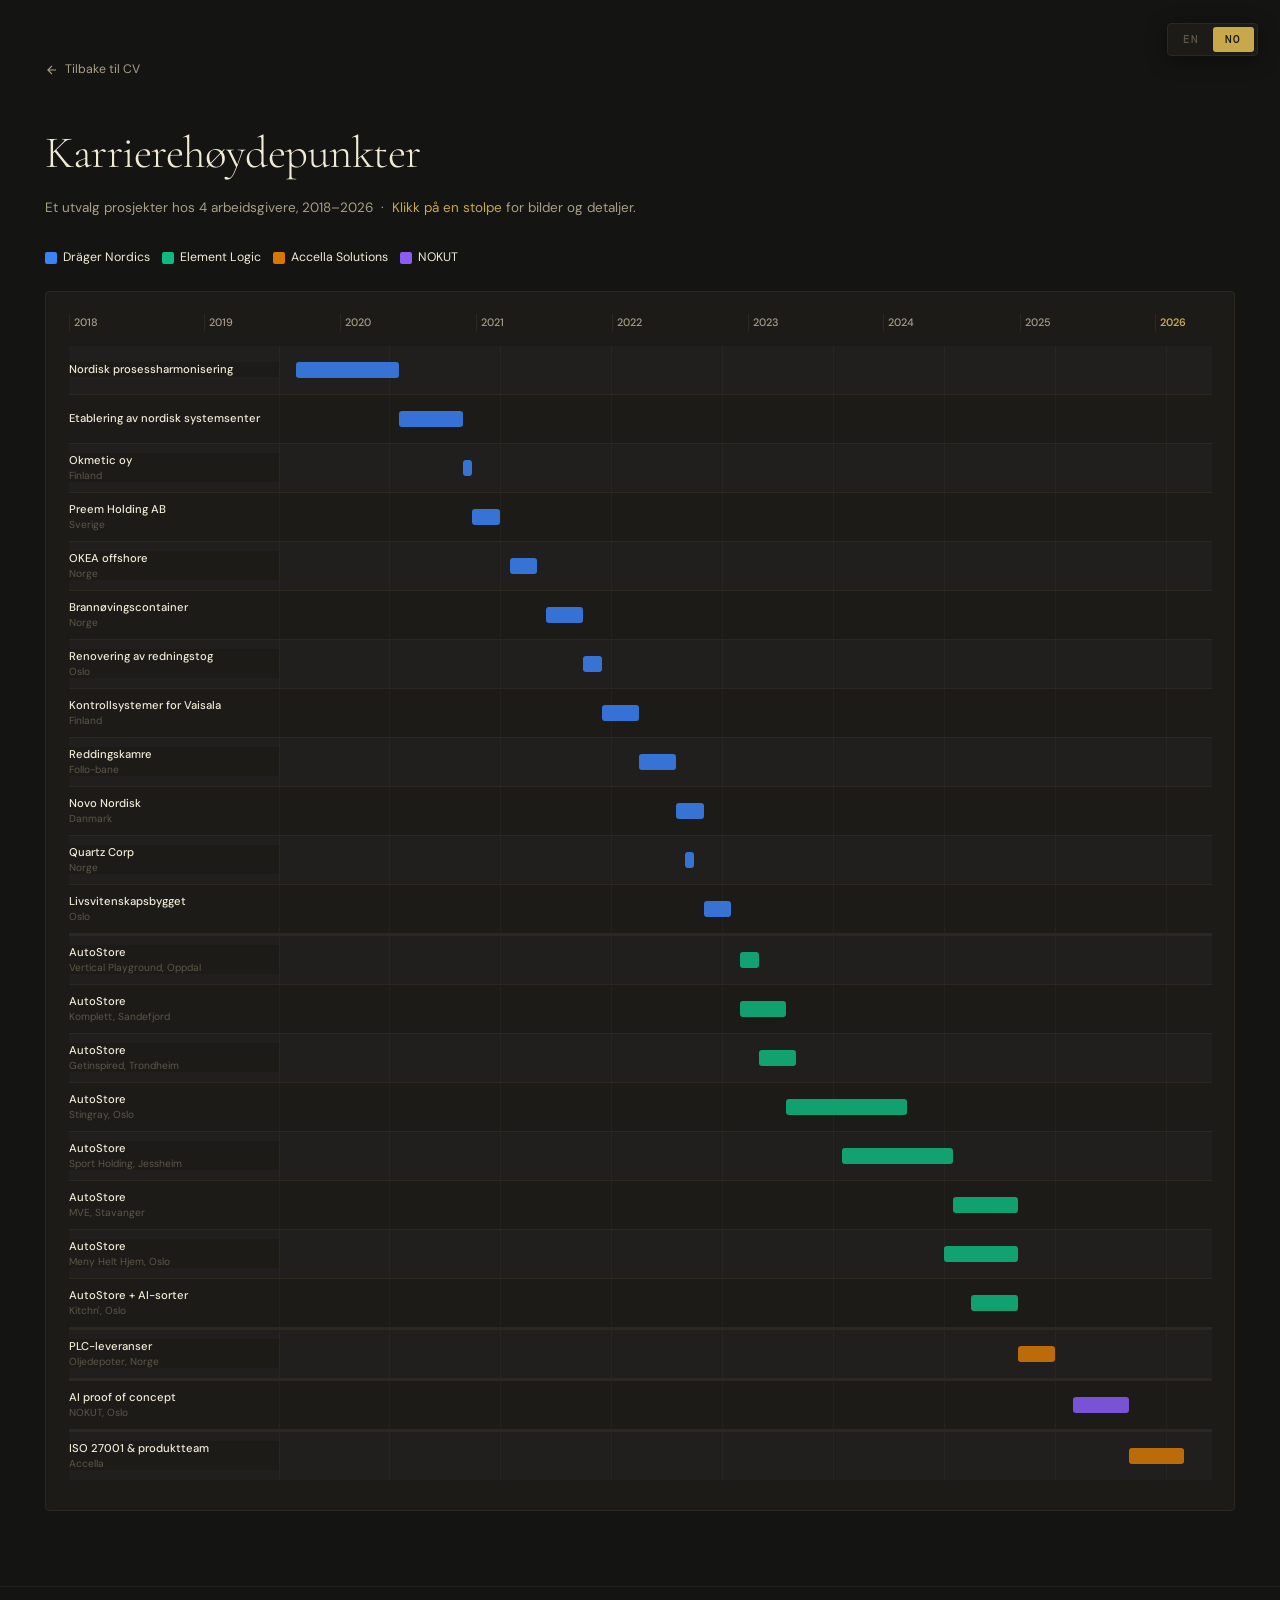
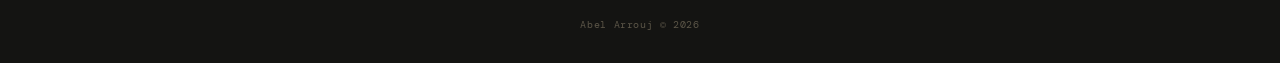
==== commit 9070dc5a: "Redesign to dark Nordic editorial theme, add Kitchn' project - Full dark theme: near-black backgroun" ====
--- a/career-highlights-no.html
+++ b/career-highlights-no.html
@@ -6,7 +6,7 @@
   <title>Karrierehøydepunkter — Abel Arrouj</title>
   <link rel="preconnect" href="https://fonts.googleapis.com" />
   <link rel="preconnect" href="https://fonts.gstatic.com" crossorigin />
-  <link href="https://fonts.googleapis.com/css2?family=Inter:wght@300;400;500;600&display=swap" rel="stylesheet" />
+  <link href="https://fonts.googleapis.com/css2?family=Cormorant+Garamond:wght@300;400;500&family=DM+Sans:wght@300;400;500&family=DM+Mono:wght@400;500&display=swap" rel="stylesheet" />
   <link rel="stylesheet" href="style.css" />
   <style>
     .gantt-page {
@@ -26,11 +26,12 @@
     }
     .back-link:hover { color: var(--accent); }
     .page-title {
-      font-size: 2.2rem;
+      font-family: var(--font-display);
+      font-size: 3rem;
       font-weight: 300;
-      letter-spacing: -0.02em;
+      letter-spacing: -0.01em;
       color: var(--text-primary);
-      margin-bottom: 0.4rem;
+      margin-bottom: 0.5rem;
     }
     .page-subtitle {
       font-size: 0.9rem;
@@ -118,8 +119,8 @@
       transition: background 0.15s;
     }
     .gantt-row:last-child { border-bottom: none; }
-    .gantt-row:nth-child(even) { background: rgba(0,0,0,0.018); }
-    .gantt-row.active { background: var(--accent-light) !important; }
+    .gantt-row:nth-child(even) { background: rgba(255,255,255,0.018); }
+    .gantt-row.active { background: var(--accent-dim) !important; }
     .gantt-row.active .gantt-row-label-main { color: var(--text-primary); font-weight: 500; }
     .gantt-row.group-start { border-top: 2px solid var(--border); }
     .gantt-row-label {
@@ -131,8 +132,8 @@
       z-index: 2;
       background: inherit;
     }
-    .gantt-row:nth-child(even) .gantt-row-label { background: rgba(249,249,247,0.98); }
-    .gantt-row.active .gantt-row-label { background: var(--accent-light); }
+    .gantt-row:nth-child(even) .gantt-row-label { background: rgba(28,27,24,0.98); }
+    .gantt-row.active .gantt-row-label { background: var(--accent-dim); }
     .gantt-row-label-main {
       display: block;
       font-size: 0.75rem;
@@ -154,22 +155,24 @@
     }
     @keyframes bar-breathe {
       0%   { box-shadow: none; }
-      50%  { box-shadow: 0 0 0 2px rgba(255,255,255,0.8), 0 0 0 4px rgba(0,0,0,0.2); }
+      50%  { box-shadow: 0 0 8px rgba(201,168,76,0.4), 0 0 0 2px rgba(201,168,76,0.2); }
       100% { box-shadow: none; }
     }
     .gantt-bar {
       position: absolute;
       top: 50%;
       transform: translateY(-50%);
-      height: 18px;
-      border-radius: 4px;
+      height: 16px;
+      border-radius: 3px;
       cursor: pointer;
       transition: height 0.15s, box-shadow 0.15s;
       animation: bar-breathe 1.4s ease-in-out 0.8s 2;
+      opacity: 0.85;
     }
     .gantt-bar:hover, .gantt-bar.active {
-      height: 22px;
-      box-shadow: 0 0 0 2px rgba(255,255,255,0.9), 0 0 0 4px currentColor;
+      height: 20px;
+      opacity: 1;
+      box-shadow: 0 0 0 1px rgba(201,168,76,0.5), 0 4px 12px rgba(0,0,0,0.4);
     }
     .bar-drager  { background: #3b82f6; }
     .bar-element { background: #10b981; }
@@ -217,17 +220,21 @@
     }
     .detail-close:hover { color: var(--text-primary); }
     .detail-title {
-      font-size: 0.85rem;
-      font-weight: 500;
+      font-family: var(--font-display);
+      font-size: 1.3rem;
+      font-weight: 400;
       color: var(--text-primary);
-      margin-bottom: 0.25rem;
-      line-height: 1.3;
+      margin-bottom: 0.3rem;
+      line-height: 1.25;
       padding-right: 1.5rem;
     }
     .detail-date {
-      font-size: 0.72rem;
-      color: var(--text-muted);
-      margin-bottom: 0.8rem;
+      font-size: 0.68rem;
+      font-family: var(--font-mono);
+      letter-spacing: 0.06em;
+      color: var(--accent);
+      margin-bottom: 1rem;
+      text-transform: uppercase;
     }
     .detail-bullets {
       list-style: none;
@@ -261,16 +268,19 @@
       display: inline-flex;
       align-items: center;
       gap: 0.3rem;
-      font-size: 0.75rem;
+      font-size: 0.72rem;
+      font-family: var(--font-mono);
       font-weight: 500;
+      letter-spacing: 0.04em;
       color: var(--accent);
-      background: var(--accent-light);
-      padding: 0.3rem 0.65rem;
-      border-radius: 4px;
-      margin-top: 0.2rem;
+      border: 1px solid var(--accent);
+      padding: 0.3rem 0.75rem;
+      border-radius: 2px;
+      margin-top: 0.4rem;
       text-decoration: none;
-    }
-    .detail-link:hover { background: #bfdbfe; }
+      transition: background 0.2s;
+    }
+    .detail-link:hover { background: var(--accent-dim); }
     .gantt-mobile-list {
       display: none;
       flex-direction: column;
@@ -292,7 +302,7 @@
       cursor: pointer;
       user-select: none;
     }
-    .mobile-card-header:hover { background: var(--bg); }
+    .mobile-card-header:hover { background: var(--surface-2); }
     .mobile-card-title {
       font-size: 0.85rem;
       font-weight: 500;
@@ -542,6 +552,13 @@
         bullets: ["Stor AutoStore-installasjon for Meny — Norges første AutoStore for e-dagligvare"],
         media: "pics for portofolio/Meny.jpg",
         link: "https://www.elementlogic.net/news/launching-the-first-egrocery-with-autostore-in-norway/"
+      },
+      {
+        label: "AutoStore + AI-sorter — Kitchn', Oslo",
+        start: "2024-04", end: "2024-09",
+        employer: "element",
+        bullets: ["Det første AI-drevne sorteringssystemet som jobber i tandem med AutoStore"],
+        link: "https://www.elementlogic.net/no/cases/en-innovativ-losning-fra-element-logic-automatiserer-kitchn-og-tilbords-sin-forsyningskjede/"
       },
       {
         label: "PLC-leveranser — Oljedepoter, Norge",
--- a/style.css
+++ b/style.css
@@ -8,16 +8,21 @@
 }
 
 :root {
-  --bg: #f9f9f7;
-  --surface: #ffffff;
-  --text-primary: #1a1a1a;
-  --text-secondary: #5a5a5a;
-  --text-muted: #9a9a9a;
-  --accent: #2563eb;
-  --accent-light: #dbeafe;
-  --border: #e8e8e4;
-  --radius: 8px;
-  --font: 'Inter', system-ui, -apple-system, sans-serif;
+  --bg: #141412;
+  --surface: #1c1b18;
+  --surface-2: #242320;
+  --text-primary: #f0ead6;
+  --text-secondary: #a89f88;
+  --text-muted: #5c5648;
+  --accent: #c9a84c;
+  --accent-dim: rgba(201, 168, 76, 0.12);
+  --accent-glow: rgba(201, 168, 76, 0.25);
+  --border: #2a2820;
+  --border-subtle: #201f1c;
+  --radius: 4px;
+  --font-display: 'Cormorant Garamond', Georgia, serif;
+  --font-body: 'DM Sans', system-ui, sans-serif;
+  --font-mono: 'DM Mono', 'Fira Code', monospace;
 }
 
 html {
@@ -26,13 +31,36 @@
 }
 
 body {
-  font-family: var(--font);
+  font-family: var(--font-body);
   background: var(--bg);
   color: var(--text-primary);
   line-height: 1.6;
   min-height: 100vh;
 }
 
+/* Page load stagger animations */
+@keyframes fadeUp {
+  from {
+    opacity: 0;
+    transform: translateY(18px);
+  }
+  to {
+    opacity: 1;
+    transform: translateY(0);
+  }
+}
+
+@keyframes fadeIn {
+  from { opacity: 0; }
+  to   { opacity: 1; }
+}
+
+.anim-1 { animation: fadeUp 0.6s cubic-bezier(0.22, 1, 0.36, 1) both; animation-delay: 0.05s; }
+.anim-2 { animation: fadeUp 0.6s cubic-bezier(0.22, 1, 0.36, 1) both; animation-delay: 0.15s; }
+.anim-3 { animation: fadeUp 0.6s cubic-bezier(0.22, 1, 0.36, 1) both; animation-delay: 0.25s; }
+.anim-4 { animation: fadeUp 0.6s cubic-bezier(0.22, 1, 0.36, 1) both; animation-delay: 0.35s; }
+.anim-5 { animation: fadeUp 0.6s cubic-bezier(0.22, 1, 0.36, 1) both; animation-delay: 0.45s; }
+
 /* ===========================
    LANGUAGE TOGGLE
    =========================== */
@@ -44,46 +72,47 @@
   gap: 2px;
   background: var(--surface);
   border: 1px solid var(--border);
-  border-radius: 6px;
+  border-radius: 4px;
   padding: 3px;
   z-index: 100;
-  box-shadow: 0 2px 8px rgba(0,0,0,0.07);
+  box-shadow: 0 4px 20px rgba(0,0,0,0.4);
 }
 
 .lang-btn {
   padding: 4px 12px;
-  border-radius: 4px;
-  font-size: 0.75rem;
+  border-radius: 3px;
+  font-size: 0.72rem;
   font-weight: 500;
-  letter-spacing: 0.05em;
+  letter-spacing: 0.1em;
   text-decoration: none;
-  color: var(--text-secondary);
+  color: var(--text-muted);
+  font-family: var(--font-mono);
   transition: all 0.2s;
 }
 
 .lang-btn:hover {
   color: var(--text-primary);
-  background: var(--bg);
+  background: var(--surface-2);
 }
 
 .lang-btn.active {
   background: var(--accent);
-  color: #fff;
+  color: var(--bg);
 }
 
 /* ===========================
    LAYOUT
    =========================== */
 .container {
-  max-width: 960px;
+  max-width: 980px;
   margin: 0 auto;
-  padding: 4rem 2rem 2rem;
+  padding: 5rem 2.5rem 3rem;
 }
 
 .grid-layout {
   display: grid;
-  grid-template-columns: 1fr 300px;
-  gap: 3rem;
+  grid-template-columns: 1fr 280px;
+  gap: 3.5rem;
   align-items: start;
 }
 
@@ -91,56 +120,80 @@
    HEADER
    =========================== */
 .header {
-  margin-bottom: 2.5rem;
+  margin-bottom: 3.5rem;
+  position: relative;
+}
+
+/* Decorative vertical rule */
+.header::before {
+  content: '';
+  position: absolute;
+  left: -2.5rem;
+  top: 0;
+  width: 2px;
+  height: 100%;
+  background: linear-gradient(to bottom, var(--accent), transparent);
+  opacity: 0.5;
 }
 
 .header-name {
   display: flex;
-  align-items: center;
-  gap: 1.5rem;
+  align-items: flex-start;
+  gap: 2rem;
+  margin-bottom: 1.5rem;
 }
 
 .profile-photo {
-  width: 90px;
-  height: 90px;
+  width: 88px;
+  height: 88px;
   border-radius: 50%;
   object-fit: cover;
   object-position: center top;
-  border: 2px solid var(--border);
+  border: 1px solid var(--border);
   flex-shrink: 0;
+  filter: grayscale(20%) contrast(1.05);
+  outline: 3px solid var(--accent);
+  outline-offset: 3px;
+  margin-top: 0.3rem;
 }
 
 .header-name h1 {
-  font-size: 2.8rem;
+  font-family: var(--font-display);
+  font-size: 4rem;
   font-weight: 300;
-  letter-spacing: -0.02em;
+  letter-spacing: -0.01em;
   color: var(--text-primary);
-  line-height: 1.1;
+  line-height: 0.95;
+  margin-bottom: 0.6rem;
 }
 
 .header-title {
-  font-size: 1rem;
+  font-size: 0.8rem;
   font-weight: 400;
-  color: var(--text-secondary);
-  margin-top: 0.4rem;
-  letter-spacing: 0.01em;
+  font-family: var(--font-mono);
+  color: var(--accent);
+  letter-spacing: 0.06em;
+  text-transform: uppercase;
 }
 
 .header-meta {
   display: flex;
   flex-wrap: wrap;
-  gap: 1rem 2rem;
-  margin-top: 1.2rem;
+  gap: 0.6rem 1.8rem;
+  margin-top: 0;
+  padding-left: calc(88px + 2rem);
 }
 
 .meta-item {
   display: flex;
   align-items: center;
-  gap: 0.4rem;
-  font-size: 0.85rem;
+  gap: 0.45rem;
+  font-size: 0.8rem;
+  font-family: var(--font-mono);
   color: var(--text-secondary);
   text-decoration: none;
   transition: color 0.2s;
+  letter-spacing: 0.01em;
 }
 
 .meta-item:hover {
@@ -148,10 +201,10 @@
 }
 
 .meta-item svg {
-  width: 14px;
-  height: 14px;
+  width: 13px;
+  height: 13px;
   flex-shrink: 0;
-  opacity: 0.7;
+  opacity: 0.6;
 }
 
 /* ===========================
@@ -159,36 +212,46 @@
    =========================== */
 .divider {
   height: 1px;
+  background: linear-gradient(to right, var(--accent), transparent 60%);
+  margin-bottom: 3rem;
+  opacity: 0.4;
+}
+
+/* ===========================
+   SECTIONS
+   =========================== */
+.section {
+  margin-bottom: 2.8rem;
+}
+
+.section-title {
+  font-size: 0.65rem;
+  font-weight: 500;
+  font-family: var(--font-mono);
+  letter-spacing: 0.18em;
+  text-transform: uppercase;
+  color: var(--accent);
+  margin-bottom: 1.4rem;
+  display: flex;
+  align-items: center;
+  gap: 0.8rem;
+}
+
+.section-title::after {
+  content: '';
+  flex: 1;
+  height: 1px;
   background: var(--border);
-  margin-bottom: 2.5rem;
-}
-
-/* ===========================
-   SECTIONS
-   =========================== */
-.section {
-  margin-bottom: 2.5rem;
-}
-
-.section-title {
-  font-size: 0.7rem;
-  font-weight: 600;
-  letter-spacing: 0.12em;
-  text-transform: uppercase;
-  color: var(--text-muted);
-  margin-bottom: 1.2rem;
-  padding-bottom: 0.5rem;
-  border-bottom: 1px solid var(--border);
 }
 
 /* ===========================
    ABOUT
    =========================== */
 .about-text {
-  font-size: 0.9rem;
+  font-size: 0.88rem;
   color: var(--text-secondary);
-  line-height: 1.75;
-  margin-bottom: 0.8rem;
+  line-height: 1.85;
+  margin-bottom: 0.85rem;
 }
 
 .about-text:last-child {
@@ -199,9 +262,10 @@
    EXPERIENCE
    =========================== */
 .job {
-  margin-bottom: 1.8rem;
-  padding-bottom: 1.8rem;
-  border-bottom: 1px solid var(--border);
+  margin-bottom: 2rem;
+  padding-bottom: 2rem;
+  border-bottom: 1px solid var(--border-subtle);
+  position: relative;
 }
 
 .job:last-child {
@@ -215,7 +279,7 @@
   justify-content: space-between;
   align-items: flex-start;
   gap: 1rem;
-  margin-bottom: 0.7rem;
+  margin-bottom: 0.8rem;
 }
 
 .job-header-left {
@@ -233,10 +297,12 @@
 
 .job-company {
   display: block;
-  font-size: 0.82rem;
+  font-size: 0.75rem;
+  font-family: var(--font-mono);
   color: var(--accent);
   font-weight: 400;
-  margin-top: 0.2rem;
+  letter-spacing: 0.04em;
+  margin-top: 0.25rem;
 }
 
 .job-meta {
@@ -248,8 +314,10 @@
 }
 
 .job-date, .job-location {
-  font-size: 0.78rem;
+  font-size: 0.73rem;
+  font-family: var(--font-mono);
   color: var(--text-muted);
+  letter-spacing: 0.02em;
 }
 
 .job-bullets {
@@ -258,27 +326,30 @@
 }
 
 .job-bullets li {
-  font-size: 0.85rem;
+  font-size: 0.84rem;
   color: var(--text-secondary);
-  padding: 0.2rem 0 0.2rem 1rem;
+  padding: 0.22rem 0 0.22rem 1.1rem;
   position: relative;
-  line-height: 1.6;
+  line-height: 1.65;
 }
 
 .job-bullets li::before {
-  content: '–';
+  content: '›';
   position: absolute;
   left: 0;
-  color: var(--text-muted);
+  color: var(--accent);
+  font-size: 1rem;
+  line-height: 1.4;
+  opacity: 0.7;
 }
 
 /* ===========================
    EDUCATION
    =========================== */
 .edu-item {
-  margin-bottom: 1.2rem;
-  padding-bottom: 1.2rem;
-  border-bottom: 1px solid var(--border);
+  margin-bottom: 1.3rem;
+  padding-bottom: 1.3rem;
+  border-bottom: 1px solid var(--border-subtle);
 }
 
 .edu-item:last-child {
@@ -302,16 +373,20 @@
 
 .edu-school {
   display: block;
-  font-size: 0.8rem;
-  color: var(--accent);
-  margin-top: 0.15rem;
+  font-size: 0.73rem;
+  font-family: var(--font-mono);
+  color: var(--accent);
+  margin-top: 0.2rem;
+  letter-spacing: 0.04em;
 }
 
 .edu-date {
-  font-size: 0.78rem;
+  font-size: 0.73rem;
+  font-family: var(--font-mono);
   color: var(--text-muted);
   white-space: nowrap;
   flex-shrink: 0;
+  letter-spacing: 0.02em;
 }
 
 .edu-thesis {
@@ -320,29 +395,32 @@
   font-style: italic;
   margin-top: 0.5rem;
   margin-bottom: 0.5rem;
+  font-family: var(--font-display);
+  font-size: 0.95rem;
+  font-weight: 400;
 }
 
 .edu-courses {
   list-style: none;
-  margin-top: 0.4rem;
+  margin-top: 0.5rem;
   display: flex;
   flex-direction: column;
-  gap: 0.25rem;
+  gap: 0.2rem;
 }
 
 .edu-courses li {
-  font-size: 0.8rem;
+  font-size: 0.79rem;
   color: var(--text-secondary);
   padding-left: 0.5rem;
   line-height: 1.5;
 }
 
 .course-code {
-  font-size: 0.72rem;
+  font-size: 0.7rem;
   color: var(--text-muted);
-  font-family: monospace;
-  margin-right: 0.4rem;
-  letter-spacing: 0.02em;
+  font-family: var(--font-mono);
+  margin-right: 0.5rem;
+  letter-spacing: 0.03em;
 }
 
 /* ===========================
@@ -351,64 +429,75 @@
 .lang-list {
   display: flex;
   flex-direction: column;
-  gap: 0.9rem;
+  gap: 1rem;
 }
 
 .lang-item {
-  display: flex;
-  flex-direction: column;
-  gap: 0.3rem;
+  display: grid;
+  grid-template-columns: 1fr auto;
+  grid-template-rows: auto auto;
+  gap: 0.1rem 0.5rem;
+  align-items: center;
 }
 
 .lang-name {
-  font-size: 0.85rem;
+  font-size: 0.84rem;
   font-weight: 500;
   color: var(--text-primary);
+  grid-column: 1;
+  grid-row: 1;
 }
 
 .lang-level {
-  font-size: 0.75rem;
+  font-size: 0.68rem;
+  font-family: var(--font-mono);
   color: var(--text-muted);
+  letter-spacing: 0.08em;
+  text-transform: uppercase;
+  grid-column: 2;
+  grid-row: 1;
 }
 
 .lang-bar {
-  height: 2px;
+  height: 1px;
   background: var(--border);
-  border-radius: 2px;
   overflow: hidden;
+  grid-column: 1 / -1;
+  grid-row: 2;
 }
 
 .lang-fill {
   height: 100%;
-  background: var(--accent);
+  background: linear-gradient(to right, var(--accent), var(--accent-glow));
+  transition: width 0.8s cubic-bezier(0.22, 1, 0.36, 1);
+}
+
+/* ===========================
+   SKILLS
+   =========================== */
+.skills-grid {
+  display: flex;
+  flex-wrap: wrap;
+  gap: 0.35rem;
+}
+
+.skill-tag {
+  font-size: 0.68rem;
+  font-family: var(--font-mono);
+  padding: 0.28rem 0.6rem;
   border-radius: 2px;
-  transition: width 0.6s ease;
-}
-
-/* ===========================
-   SKILLS
-   =========================== */
-.skills-grid {
-  display: flex;
-  flex-wrap: wrap;
-  gap: 0.4rem;
-}
-
-.skill-tag {
-  font-size: 0.75rem;
-  padding: 0.25rem 0.65rem;
-  border-radius: 4px;
-  background: var(--bg);
+  background: transparent;
   border: 1px solid var(--border);
-  color: var(--text-secondary);
-  font-weight: 400;
+  color: var(--text-muted);
+  letter-spacing: 0.04em;
   transition: all 0.2s;
+  cursor: default;
 }
 
 .skill-tag:hover {
   border-color: var(--accent);
   color: var(--accent);
-  background: var(--accent-light);
+  background: var(--accent-dim);
 }
 
 /* ===========================
@@ -418,13 +507,13 @@
   list-style: none;
   display: flex;
   flex-direction: column;
-  gap: 0.6rem;
+  gap: 0.65rem;
 }
 
 .cert-list li {
-  font-size: 0.82rem;
+  font-size: 0.81rem;
   color: var(--text-secondary);
-  padding-left: 1rem;
+  padding-left: 1.1rem;
   position: relative;
   line-height: 1.5;
 }
@@ -435,8 +524,8 @@
   left: 0;
   color: var(--accent);
   font-weight: 700;
-  font-size: 1rem;
-  line-height: 1.3;
+  font-size: 1.1rem;
+  line-height: 1.2;
 }
 
 /* ===========================
@@ -449,87 +538,106 @@
 }
 
 .interest-item {
-  font-size: 0.82rem;
+  font-size: 0.8rem;
   color: var(--text-secondary);
-  padding: 0.3rem 0.7rem;
-  border-radius: 4px;
-  background: var(--bg);
+  padding: 0.3rem 0.75rem;
+  border-radius: 2px;
+  background: transparent;
   border: 1px solid var(--border);
+  font-family: var(--font-mono);
+  font-size: 0.72rem;
+  letter-spacing: 0.03em;
 }
 
 /* ===========================
    LOGOS
    =========================== */
 .company-logo {
-  height: 44px;
+  height: 40px;
   width: auto;
-  max-width: 160px;
+  max-width: 140px;
+  object-fit: contain;
+  opacity: 0.9;
+  display: block;
+  margin-top: 0.2rem;
+  filter: invert(1) hue-rotate(180deg);
+  transition: opacity 0.2s;
+}
+
+.company-logo:hover {
+  opacity: 1;
+}
+
+.edu-logo {
+  height: 28px;
+  width: auto;
+  max-width: 140px;
   object-fit: contain;
   opacity: 0.85;
-  display: block;
-  margin-top: 0.3rem;
-}
-
-.edu-logo {
-  height: 30px;
+  filter: invert(1) hue-rotate(180deg);
+}
+
+.cert-logo {
+  height: 34px;
   width: auto;
-  max-width: 160px;
+  max-width: 120px;
   object-fit: contain;
-  opacity: 0.85;
-}
-
-.cert-logo {
-  height: 36px;
-  width: auto;
-  max-width: 130px;
-  object-fit: contain;
-  opacity: 0.85;
+  opacity: 0.9;
   display: block;
   flex-shrink: 0;
-}
-
+  filter: invert(1) hue-rotate(180deg);
+}
 
 /* Element Logic logo has lots of whitespace — scale it up */
 img[alt="Element Logic"] {
-  height: 64px;
-  max-width: 200px;
+  height: 60px;
+  max-width: 180px;
 }
 
 /* Hero Tolk is very wide — constrain width, let height follow */
 img[alt="Hero Tolk"] {
   height: auto;
-  width: 100px;
-  max-width: 200px;
+  width: 90px;
+  max-width: 180px;
 }
 
 /* UiS logo is tall/portrait — cap height */
 img[alt="University of Stavanger"],
 img[alt="Universitetet i Stavanger"] {
-  height: 70px;
+  height: 62px;
   width: auto;
-  max-width: 100px;
+  max-width: 90px;
 }
 
 /* OsloMet logo is very large — cap it */
 img[alt="OsloMet"] {
-  height: 70px;
+  height: 62px;
   width: auto;
-  max-width: 120px;
+  max-width: 110px;
 }
 
 /* ===========================
    PORTFOLIO
    =========================== */
 .portfolio-link {
-  font-size: 0.85rem;
+  display: inline-flex;
+  align-items: center;
+  gap: 0.5rem;
+  font-size: 0.75rem;
+  font-family: var(--font-mono);
+  letter-spacing: 0.06em;
   color: var(--accent);
   text-decoration: none;
-  border-bottom: 1px solid var(--accent-light);
-  transition: border-color 0.2s;
+  border: 1px solid var(--accent);
+  padding: 0.45rem 1rem;
+  border-radius: 2px;
+  transition: all 0.2s;
+  text-transform: uppercase;
 }
 
 .portfolio-link:hover {
-  border-color: var(--accent);
+  background: var(--accent-dim);
+  box-shadow: 0 0 16px var(--accent-glow);
 }
 
 /* ===========================
@@ -538,10 +646,12 @@
 .footer {
   text-align: center;
   padding: 2rem;
-  font-size: 0.75rem;
+  font-size: 0.68rem;
+  font-family: var(--font-mono);
   color: var(--text-muted);
-  border-top: 1px solid var(--border);
+  border-top: 1px solid var(--border-subtle);
   margin-top: 2rem;
+  letter-spacing: 0.06em;
 }
 
 /* ===========================
@@ -553,7 +663,11 @@
   }
 
   .container {
-    padding: 3.5rem 1.25rem 1.5rem;
+    padding: 3.5rem 1.4rem 2rem;
+  }
+
+  .header::before {
+    display: none;
   }
 
   .grid-layout {
@@ -562,11 +676,17 @@
   }
 
   .header-name h1 {
-    font-size: 2rem;
+    font-size: 3rem;
   }
 
   .header-meta {
-    gap: 0.6rem 1.2rem;
+    padding-left: 0;
+    margin-top: 1rem;
+    gap: 0.5rem 1.2rem;
+  }
+
+  .header-name {
+    gap: 1.2rem;
   }
 
   .job-header {
@@ -594,18 +714,37 @@
 @media print {
   body {
     background: #fff;
+    color: #111;
     font-size: 11pt;
   }
 
-  .lang-toggle {
+  :root {
+    --bg: #fff;
+    --surface: #fff;
+    --text-primary: #111;
+    --text-secondary: #444;
+    --text-muted: #888;
+    --accent: #996600;
+    --border: #ddd;
+    --border-subtle: #eee;
+  }
+
+  .lang-toggle,
+  .header::before {
     display: none;
   }
 
   .container {
     padding: 1rem;
+    max-width: 100%;
   }
 
   .job, .edu-item {
     page-break-inside: avoid;
   }
-}
+
+  .company-logo,
+  .edu-logo {
+    opacity: 0.85;
+  }
+}
